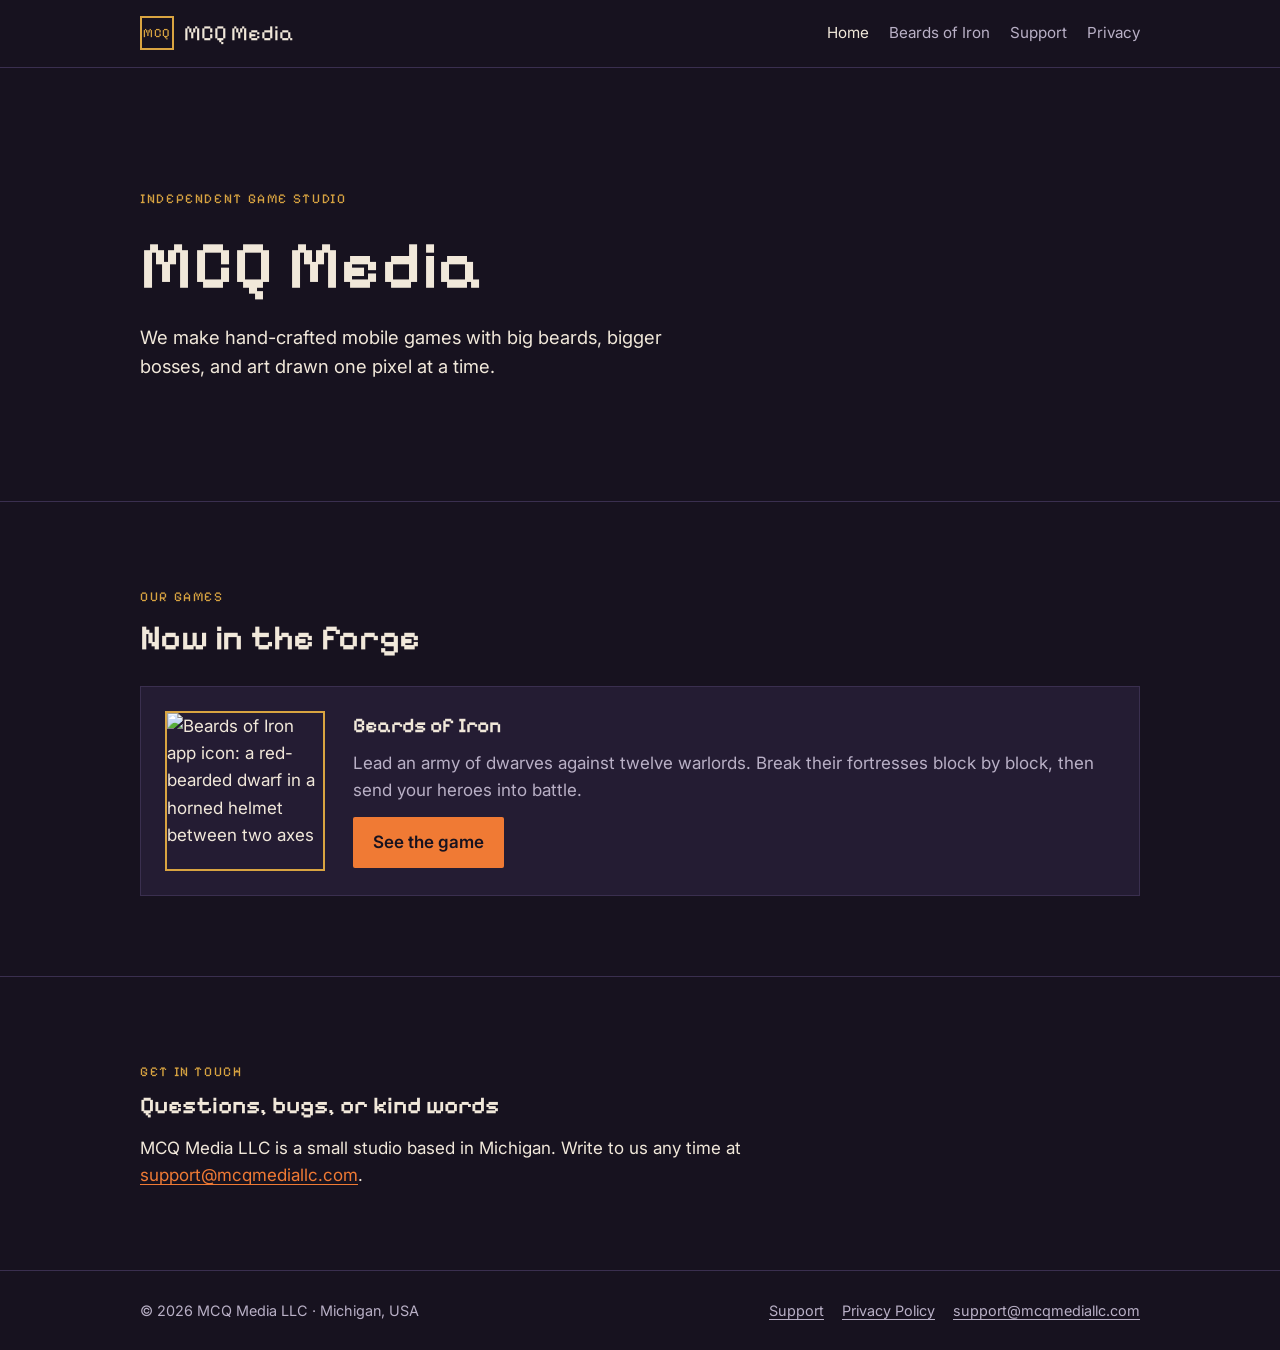
==== index.html @ 7bee5edb "Add files via upload" ====
<!doctype html>
<html lang="en">
<head>
  <meta charset="utf-8">
  <meta name="viewport" content="width=device-width, initial-scale=1, viewport-fit=cover">
  <title>MCQ Media</title>
  <meta name="description" content="MCQ Media LLC is an independent game studio in Michigan, maker of Beards of Iron.">
  <link rel="icon" type="image/png" href="img/favicon.png">
  <link rel="apple-touch-icon" href="img/icon-180.png">
  <meta property="og:title" content="MCQ Media">
  <meta property="og:description" content="MCQ Media LLC is an independent game studio in Michigan, maker of Beards of Iron.">
  <meta property="og:image" content="https://mcqmediallc.com/img/icon-512.png">
  <link rel="preconnect" href="https://fonts.googleapis.com">
  <link rel="preconnect" href="https://fonts.gstatic.com" crossorigin>
  <link rel="stylesheet" href="https://fonts.googleapis.com/css2?family=Inter:wght@400;600&family=Pixelify+Sans:wght@500;600&display=swap">
  <link rel="stylesheet" href="style.css">
</head>
<body>
  <header class="site-header">
    <div class="wrap">
      <a class="brand" href="index.html"><span class="brand-mark" aria-hidden="true">MCQ</span>MCQ Media</a>
      <nav class="site-nav" aria-label="Main">
        <a href="index.html" aria-current="page">Home</a>
        <a href="beards-of-iron.html">Beards of Iron</a>
        <a href="support.html">Support</a>
        <a href="privacy.html">Privacy</a>
      </nav>
    </div>
  </header>
  <main>
    <div class="hero">
      <div class="hero-art" style="background-image:url('img/siege-wide.jpg')"></div>
      <div class="wrap">
        <span class="label">Independent game studio</span>
        <h1>MCQ Media</h1>
        <p class="lede">We make hand-crafted mobile games with big beards, bigger bosses, and art drawn one pixel at a time.</p>
      </div>
    </div>
    <section>
      <div class="wrap">
        <span class="label">Our games</span>
        <h2 style="margin-top:8px">Now in the forge</h2>
        <div class="game-card">
          <img src="img/icon-512.png" alt="Beards of Iron app icon: a red-bearded dwarf in a horned helmet between two axes">
          <div class="body">
            <h3>Beards of Iron</h3>
            <p>Lead an army of dwarves against twelve warlords. Break their fortresses block by block, then send your heroes into battle.</p>
            <a class="btn" href="beards-of-iron.html">See the game</a>
          </div>
        </div>
      </div>
    </section>
    <section>
      <div class="wrap prose">
        <span class="label">Get in touch</span>
        <h2 style="margin-top:8px">Questions, bugs, or kind words</h2>
        <p>MCQ Media LLC is a small studio based in Michigan. Write to us any time at <a href="mailto:support@mcqmediallc.com">support@mcqmediallc.com</a>.</p>
      </div>
    </section>
  </main>
  <footer class="site-footer">
    <div class="wrap">
      <span>&copy; 2026 MCQ Media LLC &middot; Michigan, USA</span>
      <nav aria-label="Footer">
        <a href="support.html">Support</a>
        <a href="privacy.html">Privacy Policy</a>
        <a href="mailto:support@mcqmediallc.com">support@mcqmediallc.com</a>
      </nav>
    </div>
  </footer>
</body>
</html>
---- style.css ----
/* MCQ Media: dusk-over-the-siege palette taken from the Beards of Iron title art.
   Deliberately dark, single theme. Pixel display face for headings, Inter for reading. */
:root {
  --night: #17121f;     /* page ground, purple-black of the night sky */
  --dusk: #241c33;      /* raised panels */
  --dusk-line: #3a2f4f; /* hairlines on panels */
  --ember: #f07a34;     /* forge fire, links and calls to action */
  --brass: #d9a441;     /* helmet bands, small labels */
  --bone: #f1e8da;      /* main text */
  --ash: #b9b0c6;       /* secondary text */
  --font-display: "Pixelify Sans", "Courier New", monospace;
  --font-body: "Inter", -apple-system, BlinkMacSystemFont, "Segoe UI", Roboto, sans-serif;
  color-scheme: dark;
}

* { box-sizing: border-box; }
html { -webkit-text-size-adjust: 100%; }
body {
  margin: 0;
  background: var(--night);
  color: var(--bone);
  font-family: var(--font-body);
  font-size: 17px;
  line-height: 1.6;
}
img { max-width: 100%; height: auto; display: block; }
a { color: var(--ember); text-underline-offset: 3px; }
a:hover { color: var(--brass); }
a:focus-visible, button:focus-visible { outline: 2px solid var(--brass); outline-offset: 3px; border-radius: 4px; }

.wrap {
  max-width: 1040px;
  margin: 0 auto;
  padding-left: max(20px, env(safe-area-inset-left, 0px));
  padding-right: max(20px, env(safe-area-inset-right, 0px));
}

h1, h2, h3 { font-family: var(--font-display); font-weight: 600; line-height: 1.15; text-wrap: balance; margin: 0; }
h1 { font-size: clamp(2.4rem, 7vw, 4.2rem); letter-spacing: 0.01em; }
h2 { font-size: clamp(1.6rem, 4vw, 2.2rem); }
h3 { font-size: 1.3rem; }
p { margin: 0; }
.prose p + p, .prose p + ul, .prose ul + p, .prose h2 + p, .prose h3 + p { margin-top: 0.9em; }
.label {
  font-family: var(--font-display);
  text-transform: uppercase;
  letter-spacing: 0.12em;
  font-size: 0.85rem;
  color: var(--brass);
}

/* Header */
.site-header { border-bottom: 1px solid var(--dusk-line); }
.site-header .wrap { display: flex; flex-wrap: wrap; align-items: center; justify-content: space-between; gap: 12px 24px; padding-block: 16px; }
.brand { display: flex; align-items: center; gap: 10px; color: var(--bone); text-decoration: none; font-family: var(--font-display); font-size: 1.35rem; }
.brand-mark { width: 34px; height: 34px; border: 2px solid var(--brass); display: grid; place-items: center; font-size: 0.8rem; color: var(--brass); letter-spacing: 0.04em; }
.site-nav { display: flex; flex-wrap: wrap; gap: 6px 20px; font-size: 0.95rem; }
.site-nav a { color: var(--ash); text-decoration: none; }
.site-nav a:hover, .site-nav a[aria-current="page"] { color: var(--bone); }

/* Hero with the siege painting */
.hero { position: relative; overflow: hidden; border-bottom: 1px solid var(--dusk-line); }
.hero-art { position: absolute; inset: 0; background: var(--night) center 62% / cover no-repeat; }
.hero-art::after { content: ""; position: absolute; inset: 0; background: linear-gradient(90deg, var(--night) 0%, rgba(23,18,31,0.88) 38%, rgba(23,18,31,0.25) 75%, rgba(23,18,31,0.1) 100%); }
.hero .wrap { position: relative; padding-block: clamp(56px, 10vw, 120px); display: grid; gap: 18px; max-width: 1040px; }
.hero .lede { max-width: 34ch; font-size: 1.15rem; color: var(--bone); }
.hero .wrap > * { max-width: 560px; }

.badge { display: inline-flex; align-items: center; gap: 8px; padding: 6px 12px; border: 1px solid var(--brass); color: var(--brass); font-family: var(--font-display); font-size: 0.9rem; width: fit-content; }
.btn { display: inline-block; padding: 12px 20px; background: var(--ember); color: var(--night); font-weight: 600; text-decoration: none; border-radius: 2px; width: fit-content; }
.btn:hover { background: var(--brass); color: var(--night); }

section { padding-block: clamp(48px, 7vw, 80px); }
section + section { border-top: 1px solid var(--dusk-line); }

/* Game feature list */
.features { display: grid; grid-template-columns: repeat(auto-fit, minmax(240px, 1fr)); gap: 28px 36px; margin-top: 32px; }
.feature { display: grid; gap: 8px; min-width: 0; align-content: start; }
.feature p { color: var(--ash); }

/* Portrait strip */
.roster { display: grid; grid-template-columns: repeat(auto-fit, minmax(130px, 1fr)); gap: 16px; margin-top: 28px; }
.roster figure { margin: 0; background: var(--dusk); border: 1px solid var(--dusk-line); padding: 12px 10px 10px; display: grid; gap: 8px; justify-items: center; }
.roster img { height: 150px; width: auto; object-fit: contain; }
.roster figcaption { font-family: var(--font-display); font-size: 1rem; text-align: center; }
.roster figcaption span { display: block; font-family: var(--font-body); font-size: 0.8rem; color: var(--ash); }

/* Studio game card */
.game-card { display: grid; grid-template-columns: 160px 1fr; gap: 28px; align-items: center; background: var(--dusk); border: 1px solid var(--dusk-line); padding: 24px; margin-top: 28px; }
.game-card img { width: 160px; height: 160px; border: 2px solid var(--brass); }
.game-card .body { display: grid; gap: 12px; min-width: 0; }
.game-card p { color: var(--ash); }
@media (max-width: 560px) {
  .game-card { grid-template-columns: 1fr; }
  .game-card img { width: 120px; height: 120px; }
}

/* Plain reading pages */
.page-head { padding-block: 48px 8px; display: grid; gap: 10px; }
.prose > * { max-width: 68ch; }
.prose h2 { font-size: 1.5rem; margin-top: 2em; }
.prose ul { padding-left: 1.2em; margin: 0; }
.prose li + li { margin-top: 0.4em; }
.prose .muted { color: var(--ash); }
.email { font-family: var(--font-display); font-size: 1.4rem; color: var(--bone); user-select: all; }
.faq { display: grid; gap: 22px; margin-top: 12px; }
.faq h3 { font-family: var(--font-body); font-size: 1.05rem; font-weight: 600; }
.faq p { color: var(--ash); margin-top: 4px; }

.site-footer { border-top: 1px solid var(--dusk-line); padding-block: 28px; color: var(--ash); font-size: 0.9rem; }
.site-footer .wrap { display: flex; flex-wrap: wrap; gap: 8px 24px; justify-content: space-between; }
.site-footer nav { display: flex; flex-wrap: wrap; gap: 6px 18px; }
.site-footer a { color: var(--ash); }

@media (max-width: 640px) {
  .hero-art { background-position: 70% 60%; }
  .hero-art::after { background: linear-gradient(180deg, rgba(23,18,31,0.55) 0%, rgba(23,18,31,0.85) 55%, var(--night) 100%); }
}
@media (prefers-reduced-motion: no-preference) {
  .btn { transition: background-color 120ms ease; }
}
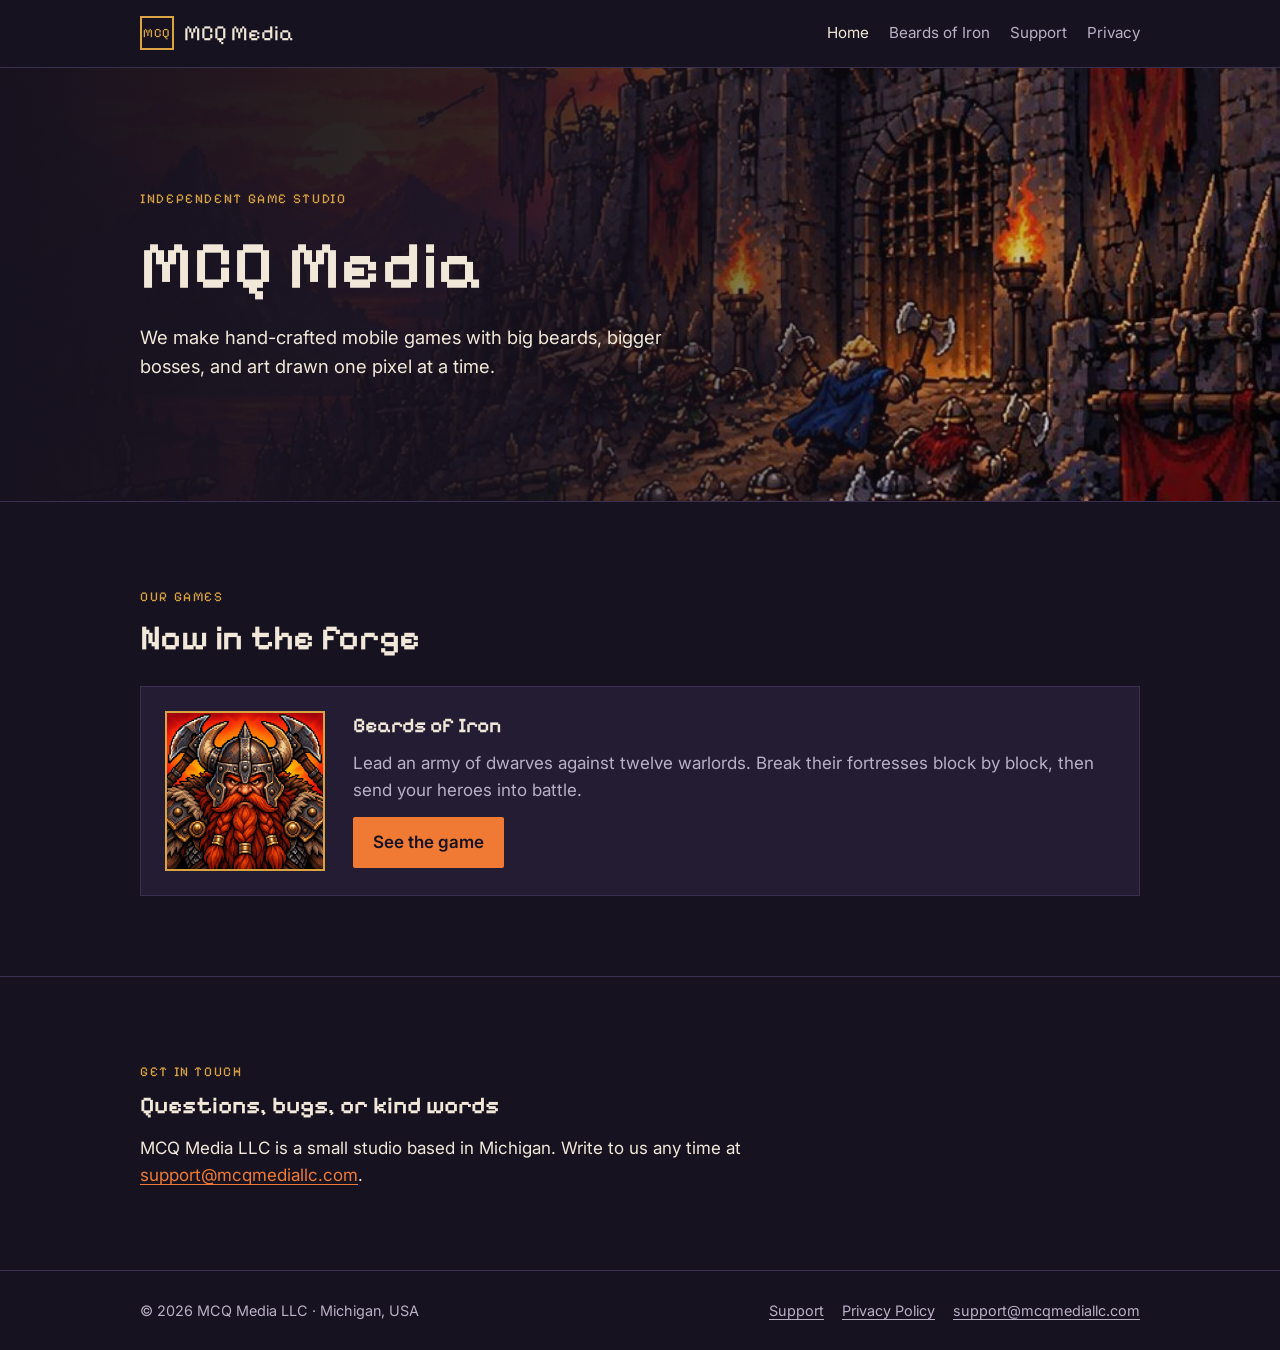
==== commit 8b28416b: "Add files via upload" ====
--- a/index.html
+++ b/index.html
@@ -5,11 +5,11 @@
   <meta name="viewport" content="width=device-width, initial-scale=1, viewport-fit=cover">
   <title>MCQ Media</title>
   <meta name="description" content="MCQ Media LLC is an independent game studio in Michigan, maker of Beards of Iron.">
-  <link rel="icon" type="image/png" href="img/favicon.png">
-  <link rel="apple-touch-icon" href="img/icon-180.png">
+  <link rel="icon" type="image/png" href="favicon.png">
+  <link rel="apple-touch-icon" href="icon-180.png">
   <meta property="og:title" content="MCQ Media">
   <meta property="og:description" content="MCQ Media LLC is an independent game studio in Michigan, maker of Beards of Iron.">
-  <meta property="og:image" content="https://mcqmediallc.com/img/icon-512.png">
+  <meta property="og:image" content="https://mcqmediallc.com/icon-512.png">
   <link rel="preconnect" href="https://fonts.googleapis.com">
   <link rel="preconnect" href="https://fonts.gstatic.com" crossorigin>
   <link rel="stylesheet" href="https://fonts.googleapis.com/css2?family=Inter:wght@400;600&family=Pixelify+Sans:wght@500;600&display=swap">
@@ -29,7 +29,7 @@
   </header>
   <main>
     <div class="hero">
-      <div class="hero-art" style="background-image:url('img/siege-wide.jpg')"></div>
+      <div class="hero-art" style="background-image:url('siege-wide.jpg')"></div>
       <div class="wrap">
         <span class="label">Independent game studio</span>
         <h1>MCQ Media</h1>
@@ -41,7 +41,7 @@
         <span class="label">Our games</span>
         <h2 style="margin-top:8px">Now in the forge</h2>
         <div class="game-card">
-          <img src="img/icon-512.png" alt="Beards of Iron app icon: a red-bearded dwarf in a horned helmet between two axes">
+          <img src="icon-512.png" alt="Beards of Iron app icon: a red-bearded dwarf in a horned helmet between two axes">
           <div class="body">
             <h3>Beards of Iron</h3>
             <p>Lead an army of dwarves against twelve warlords. Break their fortresses block by block, then send your heroes into battle.</p>
